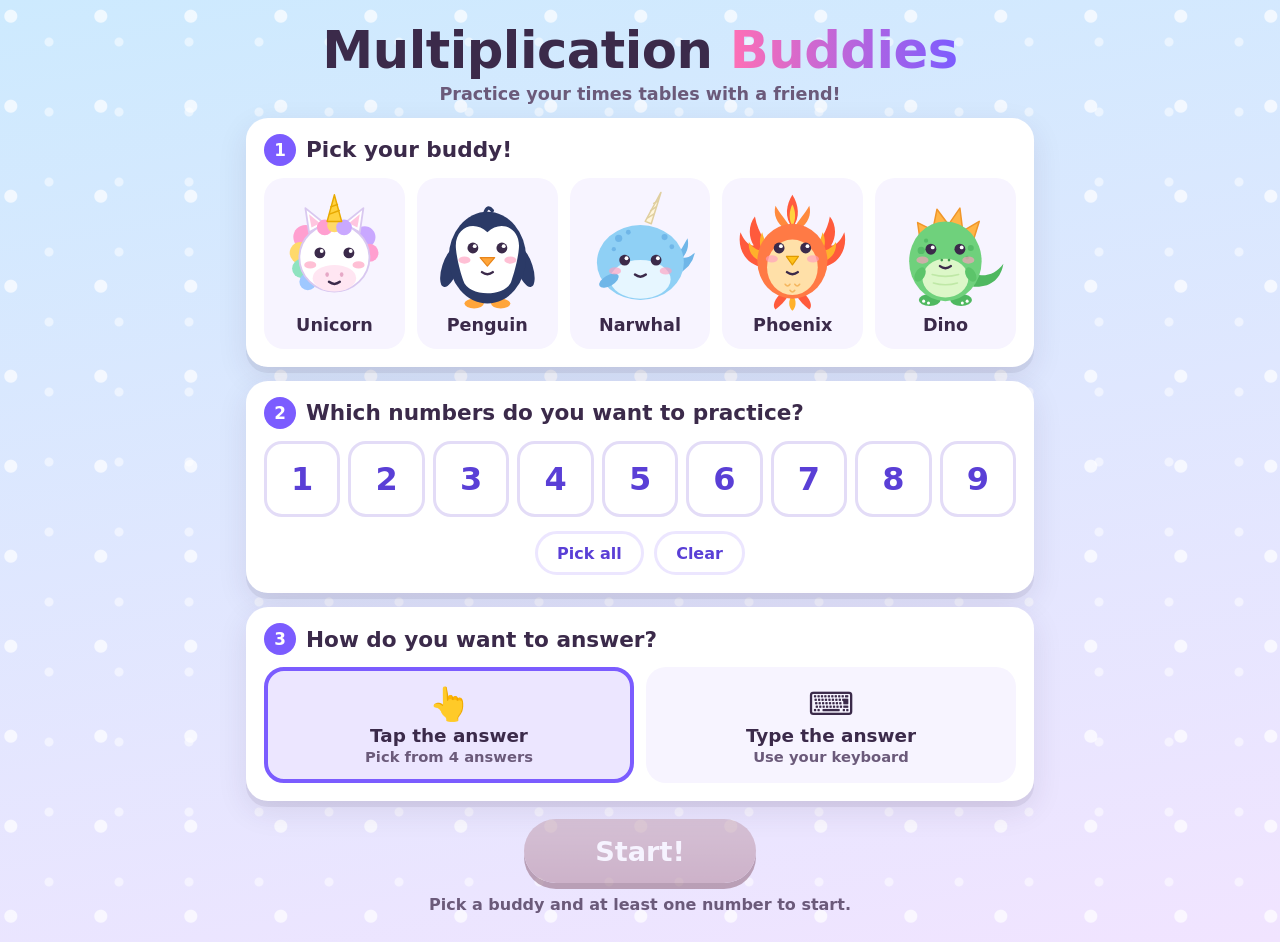
==== index.html @ d8fd924f "add game" ====
<!DOCTYPE html>
<html lang="en">
<head>
<meta charset="utf-8">
<meta name="viewport" content="width=device-width, initial-scale=1, viewport-fit=cover">
<meta name="theme-color" content="#cdeafe">
<title>Multiplication Buddies</title>
<link rel="stylesheet" href="css/styles.css">
</head>
<body>
<main id="app">

  <!-- ===================== SETUP ===================== -->
  <section id="screen-setup" class="screen screen-setup" aria-labelledby="setup-title">
    <header class="setup-header">
      <h1 id="setup-title">Multiplication <span class="title-pop">Buddies</span></h1>
      <p class="subtitle">Practice your times tables with a friend!</p>
    </header>

    <div class="panel">
      <h2><span class="step">1</span> Pick your buddy!</h2>
      <div class="char-picker" id="char-picker" role="radiogroup" aria-label="Buddy">
        <!-- filled in by ui.js -->
      </div>
    </div>

    <div class="panel">
      <h2><span class="step">2</span> Which numbers do you want to practice?</h2>
      <div class="num-grid" id="num-grid" aria-label="Numbers">
        <!-- 1–9 filled in by ui.js -->
      </div>
      <div class="num-shortcuts">
        <button type="button" class="pill" id="num-all">Pick all</button>
        <button type="button" class="pill" id="num-clear">Clear</button>
      </div>
    </div>

    <div class="panel">
      <h2><span class="step">3</span> How do you want to answer?</h2>
      <div class="mode-picker" role="radiogroup" aria-label="Answer mode">
        <button type="button" class="mode-btn" role="radio" data-mode="choice" aria-checked="false">
          <span class="mode-icon" aria-hidden="true">👆</span>
          <span class="mode-name">Tap the answer</span>
          <span class="mode-desc">Pick from 4 answers</span>
        </button>
        <button type="button" class="mode-btn" role="radio" data-mode="typing" aria-checked="false">
          <span class="mode-icon" aria-hidden="true">⌨️</span>
          <span class="mode-name">Type the answer</span>
          <span class="mode-desc">Use your keyboard</span>
        </button>
      </div>
    </div>

    <div class="start-area">
      <button type="button" id="start-btn" class="big-btn start-btn" disabled>Start!</button>
      <p id="round-info" class="round-info" aria-live="polite">Pick at least one number to start.</p>
    </div>
  </section>

  <!-- ===================== PLAY ===================== -->
  <section id="screen-play" class="screen screen-play" hidden aria-label="Game">
    <div class="topbar">
      <div class="progress" aria-hidden="true"><div class="progress-fill" id="progress-fill"></div></div>
      <span class="progress-label" id="progress-label">Question 1 of 9</span>
      <button type="button" class="icon-btn keep-focus" id="mute-btn" aria-label="Sound on" title="Sound on/off">🔊</button>
      <button type="button" class="icon-btn keep-focus" id="quit-btn" aria-label="Stop this round" title="Stop">✕</button>
    </div>

    <div class="stage" id="stage">
      <div class="buddy-area">
        <div class="bubble" id="bubble" aria-hidden="true"></div>
        <div class="buddy" id="play-buddy"></div>
      </div>

      <div class="qa" id="qa">
        <div class="question" id="question" aria-live="off"></div>

        <div class="choices" id="choices" hidden></div>

        <!-- novalidate: the pattern attribute is only a hint for number keypads on iPad/iPhone;
             the game cleans up spaces etc. itself, so the browser mustn't block those answers. -->
        <form class="answer-form" id="answer-form" autocomplete="off" novalidate hidden>
          <input id="answer-input" class="answer-input" type="text" inputmode="numeric" pattern="[0-9]*"
                 enterkeyhint="done" autocomplete="off" autocorrect="off" autocapitalize="off"
                 spellcheck="false" aria-label="Your answer" maxlength="6">
          <button type="submit" class="check-btn keep-focus" id="check-btn">Check ✓</button>
        </form>

        <div class="streak" id="streak" aria-hidden="true"></div>
      </div>
    </div>

    <div class="banner" id="bonus-banner" hidden>
      <div class="banner-card">
        <div class="banner-emoji" aria-hidden="true">💪</div>
        <div class="banner-title">Bonus practice!</div>
        <div class="banner-text">Let's try the tricky ones one more time.</div>
      </div>
    </div>

    <div class="banner" id="quit-panel" hidden role="dialog" aria-modal="true" aria-labelledby="quit-title">
      <div class="banner-card">
        <div class="banner-title" id="quit-title">Stop this round?</div>
        <div class="banner-buttons">
          <button type="button" class="big-btn secondary" id="quit-yes">Yes, stop</button>
          <button type="button" class="big-btn" id="quit-no">Keep playing</button>
        </div>
      </div>
    </div>
  </section>

  <!-- ===================== SUMMARY ===================== -->
  <section id="screen-summary" class="screen screen-summary" hidden aria-labelledby="summary-title">
    <div class="summary-card">
      <div class="buddy summary-buddy" id="summary-buddy"></div>
      <h1 id="summary-title">Round complete!</h1>
      <div class="stars" id="stars" aria-hidden="true"></div>
      <p class="score" id="score"></p>
      <p class="best-streak" id="best-streak"></p>
      <div class="practice" id="practice">
        <h2 id="practice-title">Facts to practice</h2>
        <div class="fact-chips" id="fact-chips"></div>
      </div>
      <div class="summary-buttons">
        <button type="button" class="big-btn" id="again-btn">Play again</button>
        <button type="button" class="big-btn secondary" id="settings-btn">Change settings</button>
      </div>
    </div>
  </section>
</main>

<div class="confetti-layer" id="confetti-layer" aria-hidden="true"></div>
<div class="sr-only" id="announcer" aria-live="polite" aria-atomic="true"></div>

<script src="js/config.js"></script>
<script src="js/questions.js"></script>
<script src="js/characters.js"></script>
<script src="js/sounds.js"></script>
<script src="js/game.js"></script>
<script src="js/ui.js"></script>
</body>
</html>
---- css/styles.css ----
/* ==========================================================================
   Multiplication Buddies — styles
   ========================================================================== */

:root {
  --ink: #3b2a4a;
  --ink-soft: #6b5a7a;
  --bg-top: #cdeafe;
  --bg-bottom: #f1e4ff;
  --panel: #ffffff;
  --accent: #7b5cff;
  --accent-dark: #5a3fd6;
  --accent-soft: #ece6ff;
  --pink: #ff6fb5;
  --good: #22b56a;
  --good-soft: #d9f7e7;
  --oops: #ff8a5c;
  --oops-soft: #ffe7dc;
  --gold: #ffc21a;
  --radius: 22px;
  --shadow: 0 6px 0 rgba(59, 42, 74, 0.08), 0 10px 30px rgba(59, 42, 74, 0.10);
  --font: ui-rounded, "SF Pro Rounded", "Nunito", "Varela Round", "Segoe UI", system-ui, -apple-system, sans-serif;
}

*, *::before, *::after { box-sizing: border-box; }
[hidden] { display: none !important; }

html, body { margin: 0; padding: 0; }
html {
  min-height: 100%;
  background:
    radial-gradient(circle at 12% 18%, rgba(255,255,255,.7) 0 6px, transparent 7px) 0 0 / 90px 90px,
    radial-gradient(circle at 70% 60%, rgba(255,255,255,.5) 0 4px, transparent 5px) 0 0 / 70px 70px,
    linear-gradient(170deg, var(--bg-top), var(--bg-bottom)) 0 0 / 100% 100% no-repeat,
    var(--bg-bottom);
}
body {
  font-family: var(--font);
  color: var(--ink);
  min-height: 100vh;
  min-height: 100dvh;
  -webkit-tap-highlight-color: transparent;
  -webkit-text-size-adjust: 100%;
}

button {
  font: inherit;
  color: inherit;
  cursor: pointer;
  touch-action: manipulation;
  -webkit-user-select: none;
  user-select: none;
}
button:disabled { cursor: default; }
:focus-visible { outline: 4px solid var(--accent); outline-offset: 3px; }

.sr-only {
  position: absolute; width: 1px; height: 1px; padding: 0; margin: -1px;
  overflow: hidden; clip: rect(0 0 0 0); white-space: nowrap; border: 0;
}

/* --------------------------------------------------------------------------
   Shared buttons
   -------------------------------------------------------------------------- */
.big-btn {
  border: 0;
  border-radius: 999px;
  padding: 0.8em 1.8em;
  font-size: 1.3rem;
  font-weight: 800;
  color: #fff;
  background: linear-gradient(180deg, #9277ff, var(--accent));
  box-shadow: 0 5px 0 var(--accent-dark);
  transition: transform .08s, box-shadow .08s, filter .15s;
  min-height: 56px;
}
.big-btn:active:not(:disabled) { transform: translateY(4px); box-shadow: 0 1px 0 var(--accent-dark); }
.big-btn.secondary {
  color: var(--accent-dark);
  background: #fff;
  box-shadow: 0 5px 0 #d4cbf5;
}
.big-btn.secondary:active { box-shadow: 0 1px 0 #d4cbf5; }
.big-btn:disabled { filter: grayscale(.7) opacity(.55); }

.pill {
  border: 3px solid var(--accent-soft);
  background: #fff;
  border-radius: 999px;
  padding: .45em 1.2em;
  font-weight: 700;
  font-size: 1rem;
  color: var(--accent-dark);
  min-height: 44px;
}
.pill:active { background: var(--accent-soft); }

/* --------------------------------------------------------------------------
   Buddy (character) + moods
   -------------------------------------------------------------------------- */
.buddy { position: relative; aspect-ratio: 1 / 1; }
.buddy-svg { width: 100%; height: 100%; display: block; overflow: visible; }

.buddy .eyes-happy,
.buddy .mouth-smile,
.buddy .mouth-oops,
.buddy .sparkles { display: none; }

.buddy.mood-happy .eyes-open, .buddy.mood-party .eyes-open,
.buddy.mood-happy .mouth-neutral, .buddy.mood-party .mouth-neutral,
.buddy.mood-oops .mouth-neutral { display: none; }

.buddy.mood-happy .eyes-happy, .buddy.mood-party .eyes-happy,
.buddy.mood-happy .mouth-smile, .buddy.mood-party .mouth-smile,
.buddy.mood-happy .sparkles, .buddy.mood-party .sparkles,
.buddy.mood-oops .mouth-oops { display: inline; }

.buddy .eyes-open {
  transform-box: fill-box;
  transform-origin: center;
  animation: blink 5s infinite;
}
.buddy-body { transform-box: fill-box; transform-origin: 50% 100%; }

.buddy.mood-neutral .buddy-body { animation: idle 3.2s ease-in-out infinite; }
.buddy.mood-happy .buddy-body { animation: bounce .7s ease-out; }
.buddy.mood-party .buddy-body { animation: party 1.1s ease-out; }
.buddy.mood-oops .buddy-body { animation: tilt .9s ease-in-out; }

.buddy .sparkles path { transform-box: fill-box; transform-origin: center; }
.buddy.mood-happy .sparkles path,
.buddy.mood-party .sparkles path { animation: twinkle .9s ease-out both; }
.buddy .sparkles path:nth-child(2) { animation-delay: .08s; }
.buddy .sparkles path:nth-child(3) { animation-delay: .16s; }
.buddy .sparkles path:nth-child(4) { animation-delay: .05s; }
.buddy .sparkles path:nth-child(5) { animation-delay: .2s; }
.buddy .sparkles path:nth-child(6) { animation-delay: .12s; }

@keyframes blink { 0%, 94%, 100% { transform: scaleY(1); } 96% { transform: scaleY(.1); } }
@keyframes idle { 0%, 100% { transform: translateY(0); } 50% { transform: translateY(-4px); } }
@keyframes bounce {
  0% { transform: translateY(0) scale(1, 1); }
  20% { transform: translateY(0) scale(1.08, .9); }
  45% { transform: translateY(-22px) scale(.96, 1.06); }
  70% { transform: translateY(0) scale(1.04, .96); }
  100% { transform: translateY(0) scale(1, 1); }
}
@keyframes party {
  0% { transform: translateY(0) rotate(0); }
  15% { transform: translateY(0) scale(1.1, .88); }
  45% { transform: translateY(-34px) rotate(-12deg); }
  65% { transform: translateY(-20px) rotate(12deg); }
  85% { transform: translateY(0) rotate(0) scale(1.05, .95); }
  100% { transform: translateY(0); }
}
@keyframes tilt {
  0%, 100% { transform: rotate(0); }
  25% { transform: rotate(-7deg); }
  60% { transform: rotate(5deg); }
}
@keyframes twinkle {
  0% { transform: scale(0) rotate(0); opacity: 0; }
  50% { transform: scale(1.3) rotate(45deg); opacity: 1; }
  100% { transform: scale(1) rotate(90deg); opacity: 1; }
}

/* --------------------------------------------------------------------------
   Setup screen
   -------------------------------------------------------------------------- */
.screen-setup {
  max-width: 820px;
  margin: 0 auto;
  padding: max(16px, env(safe-area-inset-top)) 16px max(28px, env(safe-area-inset-bottom));
}
.setup-header { text-align: center; margin: 8px 0 14px; }
.setup-header h1 {
  margin: 0;
  font-size: clamp(2rem, 7vw, 3.2rem);
  font-weight: 900;
  letter-spacing: -0.5px;
  line-height: 1.05;
}
.title-pop {
  background: linear-gradient(90deg, var(--pink), var(--accent));
  -webkit-background-clip: text; background-clip: text; color: transparent;
}
.subtitle { margin: 6px 0 0; color: var(--ink-soft); font-size: 1.1rem; font-weight: 600; }

.panel {
  background: var(--panel);
  border-radius: var(--radius);
  box-shadow: var(--shadow);
  padding: 16px 18px 18px;
  margin: 14px 0;
}
.panel h2 {
  margin: 0 0 12px;
  font-size: clamp(1.1rem, 3.6vw, 1.35rem);
  font-weight: 800;
  display: flex; align-items: center; gap: 10px;
}
.step {
  flex: none;
  display: inline-grid; place-items: center;
  width: 32px; height: 32px; border-radius: 50%;
  background: var(--accent); color: #fff; font-size: 1.05rem;
}

.char-picker { display: flex; flex-wrap: wrap; justify-content: center; gap: 12px; }
.char-picker .char-card { flex: 0 1 calc((100% - 48px) / 5); min-width: 0; }
@media (max-width: 620px) {
  .char-picker { gap: 10px; }
  .char-picker .char-card { flex-basis: calc((100% - 20px) / 3); }
  .char-card .buddy { width: min(100%, 110px); }
}
.char-card {
  border: 4px solid transparent;
  background: #f7f4ff;
  border-radius: 20px;
  padding: 8px 6px 10px;
  display: flex; flex-direction: column; align-items: center; gap: 4px;
  transition: transform .15s, border-color .15s, background .15s;
}
.char-card .buddy { width: min(100%, 150px); }
.char-name { font-weight: 800; font-size: 1.1rem; }
.char-card.selected { border-color: var(--accent); background: var(--accent-soft); transform: scale(1.03); }
.char-card.selected .char-name::after { content: " ✓"; color: var(--accent); }

.num-grid { display: grid; grid-template-columns: repeat(9, 1fr); gap: 8px; }
.num-btn {
  position: relative;
  aspect-ratio: 1 / 1;
  min-height: 56px;
  border: 3px solid #e3dcf7;
  border-radius: 18px;
  background: #fff;
  font-size: clamp(1.6rem, 4.5vw, 2rem);
  font-weight: 900;
  color: var(--accent-dark);
  transition: transform .1s, background .15s, border-color .15s;
}
.num-btn:active { transform: scale(.94); }
.num-btn.selected { background: var(--accent); border-color: var(--accent-dark); color: #fff; }
.num-check {
  position: absolute; top: -8px; right: -8px;
  width: 24px; height: 24px; border-radius: 50%;
  background: var(--good); color: #fff; font-size: .85rem; line-height: 24px;
  border: 2px solid #fff;
  transform: scale(0); transition: transform .15s;
}
.num-btn.selected .num-check { transform: scale(1); }
.num-shortcuts { display: flex; gap: 10px; justify-content: center; margin-top: 14px; }

.mode-picker { display: grid; grid-template-columns: 1fr 1fr; gap: 12px; }
.mode-btn {
  border: 4px solid transparent;
  background: #f7f4ff;
  border-radius: 20px;
  padding: 14px 10px;
  display: flex; flex-direction: column; align-items: center; gap: 2px;
  min-height: 56px;
  transition: border-color .15s, background .15s;
}
.mode-icon { font-size: 2rem; line-height: 1.2; }
.mode-name { font-weight: 800; font-size: 1.15rem; }
.mode-desc { color: var(--ink-soft); font-size: .92rem; font-weight: 600; }
.mode-btn.selected { border-color: var(--accent); background: var(--accent-soft); }

.start-area { text-align: center; margin-top: 18px; }
.start-btn { font-size: 1.7rem; padding: .6em 2.6em; background: linear-gradient(180deg, #ff8fc6, var(--pink)); box-shadow: 0 6px 0 #d94d93; }
.start-btn:active:not(:disabled) { box-shadow: 0 2px 0 #d94d93; }
.round-info { margin: 12px 0 0; color: var(--ink-soft); font-weight: 700; }

@media (max-width: 620px) {
  .num-grid { grid-template-columns: repeat(3, 1fr); max-width: 330px; margin: 0 auto; gap: 10px; }
  .num-btn { aspect-ratio: auto; height: 64px; }
  .panel { padding: 14px 12px 16px; }
}
@media (max-width: 380px) {
  .mode-desc { display: none; }
  .char-name { font-size: 1rem; }
}

/* --------------------------------------------------------------------------
   Play screen
   -------------------------------------------------------------------------- */
.screen-play {
  position: relative;
  height: var(--vvh, 100dvh);
  max-width: 1100px;
  margin: 0 auto;
  display: flex; flex-direction: column;
  padding: max(10px, env(safe-area-inset-top)) 14px max(10px, env(safe-area-inset-bottom));
  overflow: hidden;
}

.topbar { display: flex; align-items: center; gap: 10px; }
.progress {
  flex: 1;
  height: 16px;
  border-radius: 999px;
  background: rgba(255,255,255,.75);
  overflow: hidden;
  box-shadow: inset 0 2px 3px rgba(0,0,0,.06);
}
.progress-fill {
  height: 100%; width: 0;
  border-radius: 999px;
  background: linear-gradient(90deg, #9277ff, var(--pink));
  transition: width .4s ease;
}
.screen-play.bonus .progress-fill { background: linear-gradient(90deg, var(--gold), var(--oops)); }
.progress-label { font-weight: 800; white-space: nowrap; font-size: 1rem; min-width: 7.5em; text-align: center; }
.icon-btn {
  width: 48px; height: 48px; flex: none;
  border: 0; border-radius: 50%;
  background: rgba(255,255,255,.85);
  font-size: 1.35rem;
  box-shadow: 0 3px 0 rgba(59,42,74,.1);
}
.icon-btn:active { transform: translateY(2px); }

.stage {
  flex: 1;
  min-height: 0;
  display: grid;
  grid-template-columns: minmax(200px, 40%) 1fr;
  align-items: center;
  gap: 12px;
}

.buddy-area {
  display: flex; flex-direction: column; align-items: center; justify-content: center;
  gap: 22px;
  min-height: 0;
  height: 100%;
}
.buddy-area .buddy { height: min(100%, 300px, 42vh); max-width: 100%; }

.bubble {
  position: relative;
  visibility: hidden;
  background: #fff;
  border-radius: 20px;
  padding: 10px 16px;
  font-weight: 800;
  font-size: clamp(1rem, 2.6vw, 1.35rem);
  text-align: center;
  box-shadow: var(--shadow);
  min-height: 2.6em;
  display: flex; align-items: center; justify-content: center;
  max-width: 100%;
}
.bubble::after {
  content: "";
  position: absolute; left: 50%; bottom: -10px;
  margin-left: -10px;
  border: 10px solid transparent; border-bottom: 0;
  border-top-color: #fff;
}
.bubble.show { visibility: visible; animation: bubble-in .3s ease-out; }
.bubble.good { color: var(--good); }
.bubble.party { color: var(--pink); }
.bubble.oops { color: #d9622f; }
@keyframes bubble-in { from { transform: scale(.6); opacity: 0; } to { transform: scale(1); opacity: 1; } }

.qa {
  display: flex; flex-direction: column; align-items: center; justify-content: center;
  gap: clamp(12px, 3vh, 26px);
  min-height: 0;
}

.question {
  font-weight: 900;
  font-size: clamp(2.6rem, min(10vw, 13vh), 5.6rem);
  line-height: 1;
  white-space: nowrap;
  display: flex; align-items: baseline; gap: .25em;
}
.q-op { color: var(--accent); }
.q-ans {
  display: inline-block;
  min-width: 1.1em;
  text-align: left;
  color: var(--pink);
}
.question.pop-in { animation: pop-in .35s ease-out; }
.question.solved .q-ans { color: var(--good); animation: solved .5s ease-out; }
@keyframes pop-in { from { transform: scale(.7); opacity: 0; } to { transform: scale(1); opacity: 1; } }
@keyframes solved { 0% { transform: scale(.5); } 60% { transform: scale(1.3); } 100% { transform: scale(1); } }

/* Multiple choice */
.choices {
  display: grid;
  grid-template-columns: 1fr 1fr;
  gap: 14px;
  width: min(100%, 460px);
}
.choice-btn {
  position: relative;
  min-height: clamp(64px, 13vh, 104px);
  border: 4px solid #e3dcf7;
  border-radius: 22px;
  background: #fff;
  font-size: clamp(1.9rem, min(7vw, 8vh), 2.8rem);
  font-weight: 900;
  color: var(--ink);
  box-shadow: 0 5px 0 #e3dcf7;
  transition: transform .08s, box-shadow .08s, opacity .25s;
}
.choice-btn:active:not(:disabled) { transform: translateY(4px); box-shadow: 0 1px 0 #e3dcf7; }
.choice-btn.wrong {
  background: var(--oops-soft); border-color: #ffc3a8; color: #c98b72;
  box-shadow: none; transform: translateY(4px);
  animation: shake .4s;
  text-decoration: line-through;
  text-decoration-thickness: 3px;
}
.choice-btn.right {
  background: var(--good); border-color: #189a58; color: #fff;
  box-shadow: 0 5px 0 #157f4a;
  animation: right-pop .45s ease-out;
}
.choice-btn.faded:not(.right) { opacity: .35; }
.key-hint {
  display: none;
  position: absolute; top: 6px; left: 10px;
  font-size: .85rem; font-weight: 700; color: #b5a8d8;
}
@media (hover: hover) and (pointer: fine) { .key-hint { display: block; } }

@keyframes shake {
  0%, 100% { translate: 0; }
  20% { translate: -10px; } 40% { translate: 9px; } 60% { translate: -6px; } 80% { translate: 4px; }
}
@keyframes right-pop { 0% { scale: 1; } 50% { scale: 1.1; } 100% { scale: 1; } }

/* Typing */
.answer-form { display: flex; gap: 12px; align-items: stretch; justify-content: center; width: 100%; }
.answer-input {
  width: 4.2em;
  font: inherit;
  font-size: clamp(2.2rem, min(8vw, 10vh), 3.4rem);
  font-weight: 900;
  text-align: center;
  color: var(--ink);
  padding: .1em .2em;
  border: 4px solid #d4cbf5;
  border-radius: 22px;
  background: #fff;
  outline: none;
  box-shadow: 0 5px 0 #e3dcf7;
  caret-color: var(--accent);
  transition: border-color .15s, background .15s;
}
.answer-input:focus { border-color: var(--accent); }
.answer-input.shake { animation: shake .4s; border-color: var(--oops); background: var(--oops-soft); }
.answer-input.right { border-color: var(--good); background: var(--good-soft); color: var(--good); }
.check-btn {
  border: 0;
  border-radius: 22px;
  padding: 0 1.1em;
  font-size: clamp(1.2rem, 3.5vw, 1.6rem);
  font-weight: 900;
  color: #fff;
  background: linear-gradient(180deg, #34cf80, var(--good));
  box-shadow: 0 5px 0 #157f4a;
  min-height: 56px;
}
.check-btn:active { transform: translateY(4px); box-shadow: 0 1px 0 #157f4a; }

/* Streak */
.streak {
  min-height: 2.2em;
  display: flex; align-items: center; justify-content: center; gap: .3em;
  padding: .3em 1em;
  border-radius: 999px;
  font-weight: 900;
  font-size: clamp(1.05rem, 2.8vw, 1.35rem);
  color: #b07a00;
  background: rgba(255, 239, 186, .9);
  opacity: 0;
  transition: opacity .25s;
}
.streak.visible { opacity: 1; }
.streak.bump { animation: bump .35s ease-out; }
.streak.big { background: linear-gradient(90deg, #ffe17a, #ffb3d9); color: #a8336f; }
@keyframes bump { 0% { scale: 1; } 50% { scale: 1.18; } 100% { scale: 1; } }

/* Portrait / narrow: buddy above the question */
@media (orientation: portrait), (max-width: 720px) {
  .stage { grid-template-columns: 1fr; grid-template-rows: auto 1fr; align-items: start; gap: 6px; }
  .buddy-area { flex-direction: row; height: auto; padding-top: 6px; gap: 10px; }
  .buddy-area .buddy { height: clamp(110px, 24vh, 230px); }
  .bubble { max-width: 50%; }
  .bubble::after {
    left: -10px; top: 50%; bottom: auto; margin: -10px 0 0;
    border: 10px solid transparent; border-left: 0; border-right-color: #fff;
  }
  .buddy-area .bubble { order: 2; }
  .qa { justify-content: flex-start; padding-top: 2vh; }
}

/* Short visible area (on-screen keyboard open, or small phone in landscape) */
body.compact .screen-play { padding-top: 6px; padding-bottom: 6px; }
body.compact .stage { grid-template-columns: 1fr; grid-template-rows: auto 1fr; align-items: start; gap: 4px; }
body.compact .buddy-area { flex-direction: row; height: auto; padding-top: 2px; gap: 10px; }
body.compact .buddy-area .buddy { height: 70px; }
body.compact .bubble { font-size: 1rem; padding: 6px 12px; min-height: 0; max-width: 60%; }
body.compact .bubble::after {
  left: -10px; top: 50%; bottom: auto; margin: -10px 0 0;
  border: 10px solid transparent; border-left: 0; border-right-color: #fff;
}
body.compact .buddy-area .bubble { order: 2; }
body.compact .qa { justify-content: flex-start; gap: 10px; padding-top: 0; }
body.compact .question { font-size: clamp(2.2rem, 9vw, 3.4rem); }
body.compact .answer-input { font-size: 2.2rem; }
body.compact .choice-btn { min-height: 56px; font-size: 1.8rem; }
body.compact .streak { min-height: 1.8em; font-size: 1rem; }

/* Banners (bonus round, quit) */
.banner {
  position: fixed; inset: 0;
  display: grid; place-items: center;
  background: rgba(59, 42, 74, .25);
  z-index: 20;
  padding: 16px;
}
.banner-card {
  background: #fff;
  border-radius: 28px;
  padding: 26px 30px;
  text-align: center;
  box-shadow: var(--shadow);
  animation: pop-in .35s ease-out;
  max-width: 420px;
}
.banner-emoji { font-size: 3rem; }
.banner-title { font-size: 1.9rem; font-weight: 900; margin: 4px 0; }
.banner-text { font-size: 1.15rem; font-weight: 600; color: var(--ink-soft); }
.banner-buttons { display: flex; gap: 12px; justify-content: center; flex-wrap: wrap; margin-top: 16px; }
#bonus-banner .banner-title { color: #d97a00; }

/* --------------------------------------------------------------------------
   Summary screen
   -------------------------------------------------------------------------- */
.screen-summary {
  min-height: 100vh; min-height: 100dvh;
  display: grid; place-items: center;
  padding: max(16px, env(safe-area-inset-top)) 16px max(24px, env(safe-area-inset-bottom));
}
.summary-card {
  width: min(100%, 560px);
  background: #fff;
  border-radius: 30px;
  box-shadow: var(--shadow);
  padding: 20px 22px 26px;
  text-align: center;
}
.summary-buddy { width: clamp(120px, 30vw, 170px); margin: 0 auto; }
.summary-card h1 { margin: 6px 0 4px; font-size: clamp(1.8rem, 6vw, 2.4rem); font-weight: 900; }
.stars { display: flex; justify-content: center; gap: 10px; margin: 4px 0 6px; }
.star { font-size: clamp(2.8rem, 11vw, 3.6rem); line-height: 1; color: #e9e3f5; }
.star.earned { color: #e9e3f5; }
.star.earned.pop { color: var(--gold); text-shadow: 0 3px 0 #e0a000; animation: star-pop .5s ease-out; }
@keyframes star-pop { 0% { scale: .3; rotate: -30deg; } 60% { scale: 1.35; rotate: 10deg; } 100% { scale: 1; rotate: 0deg; } }
.score { font-size: 1.3rem; font-weight: 700; margin: 8px 0; }
.score strong { color: var(--accent-dark); font-weight: 900; }
.best-streak { margin: 4px 0 10px; font-weight: 800; color: #b07a00; }
.practice { margin-top: 14px; padding-top: 12px; border-top: 3px dashed #ece6ff; }
.practice h2 { font-size: 1.15rem; margin: 0 0 10px; }
.fact-chips { display: flex; flex-wrap: wrap; justify-content: center; gap: 8px; }
.fact-chip {
  background: var(--accent-soft);
  color: var(--accent-dark);
  border-radius: 999px;
  padding: .35em .9em;
  font-weight: 800;
  font-size: 1.15rem;
  white-space: nowrap;
}
.summary-buttons { display: flex; flex-wrap: wrap; gap: 12px; justify-content: center; margin-top: 22px; }

/* --------------------------------------------------------------------------
   Confetti
   -------------------------------------------------------------------------- */
.confetti-layer { position: fixed; inset: 0; pointer-events: none; overflow: hidden; z-index: 50; }
.confetti {
  position: absolute; top: -20px;
  width: 10px; height: 14px; border-radius: 2px;
  animation: fall 2s ease-in forwards;
}
.confetti.round { border-radius: 50%; width: 11px; height: 11px; }
@keyframes fall {
  from { transform: translate(0, 0) rotate(0); opacity: 1; }
  to { transform: translate(var(--drift), 110vh) rotate(var(--spin)); opacity: .9; }
}

/* --------------------------------------------------------------------------
   Reduced motion
   -------------------------------------------------------------------------- */
@media (prefers-reduced-motion: reduce) {
  *, *::before, *::after {
    animation-duration: .01ms !important;
    animation-iteration-count: 1 !important;
    transition-duration: .01ms !important;
  }
}
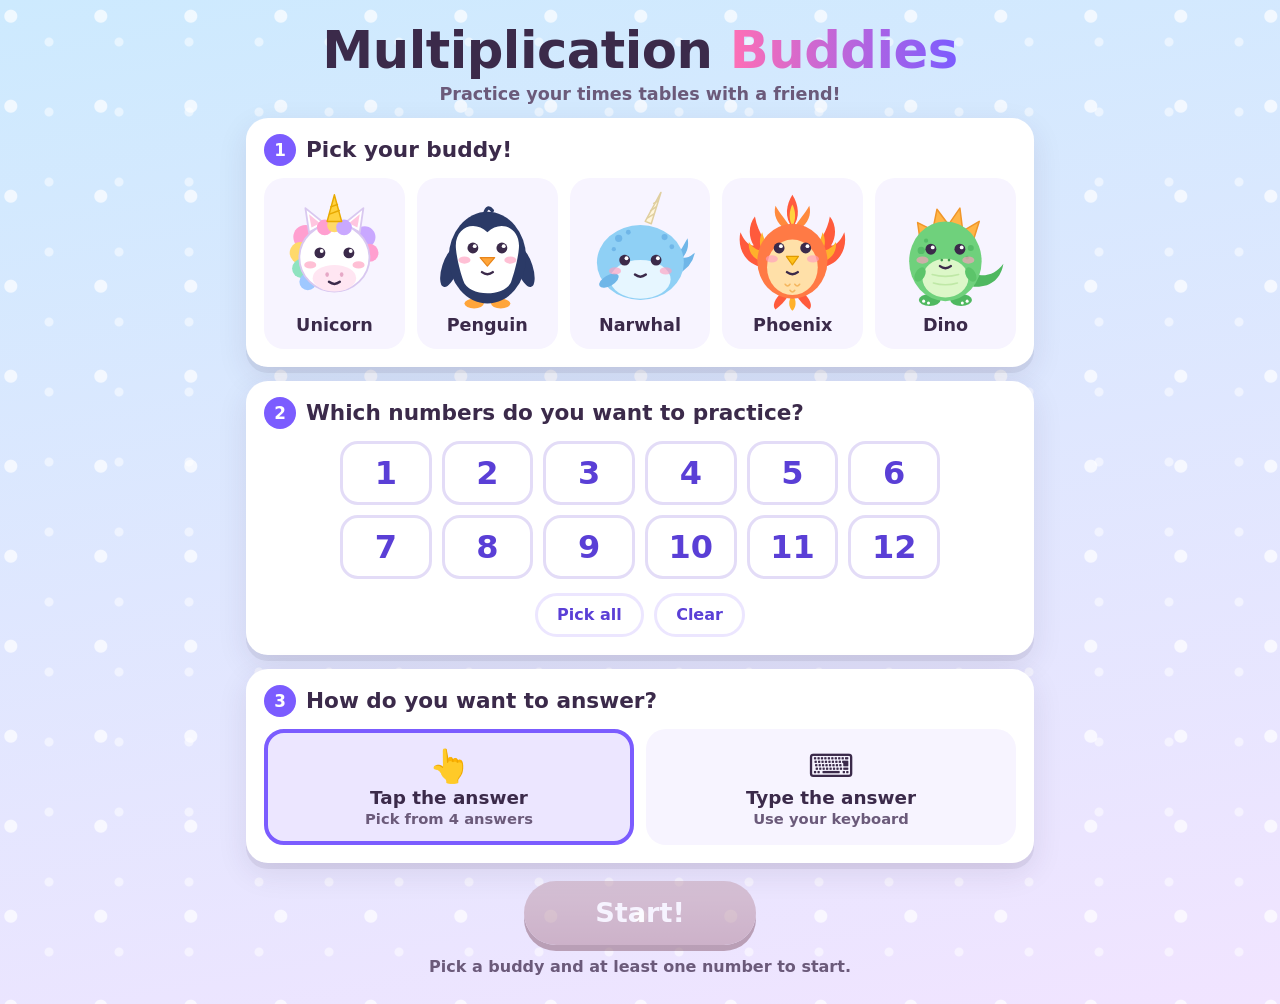
==== commit f987c6f4: "add up to 12" ====
--- a/index.html
+++ b/index.html
@@ -27,7 +27,7 @@
     <div class="panel">
       <h2><span class="step">2</span> Which numbers do you want to practice?</h2>
       <div class="num-grid" id="num-grid" aria-label="Numbers">
-        <!-- 1–9 filled in by ui.js -->
+        <!-- 1–12 filled in by ui.js (see maxNumber in js/config.js) -->
       </div>
       <div class="num-shortcuts">
         <button type="button" class="pill" id="num-all">Pick all</button>
--- a/css/styles.css
+++ b/css/styles.css
@@ -226,11 +226,10 @@
 .char-card.selected { border-color: var(--accent); background: var(--accent-soft); transform: scale(1.03); }
 .char-card.selected .char-name::after { content: " ✓"; color: var(--accent); }
 
-.num-grid { display: grid; grid-template-columns: repeat(9, 1fr); gap: 8px; }
+.num-grid { display: grid; grid-template-columns: repeat(6, 1fr); gap: 10px; max-width: 600px; margin: 0 auto; }
 .num-btn {
   position: relative;
-  aspect-ratio: 1 / 1;
-  min-height: 56px;
+  height: 64px;
   border: 3px solid #e3dcf7;
   border-radius: 18px;
   background: #fff;
@@ -272,8 +271,7 @@
 .round-info { margin: 12px 0 0; color: var(--ink-soft); font-weight: 700; }
 
 @media (max-width: 620px) {
-  .num-grid { grid-template-columns: repeat(3, 1fr); max-width: 330px; margin: 0 auto; gap: 10px; }
-  .num-btn { aspect-ratio: auto; height: 64px; }
+  .num-grid { grid-template-columns: repeat(4, 1fr); max-width: 360px; gap: 10px; }
   .panel { padding: 14px 12px 16px; }
 }
 @media (max-width: 380px) {
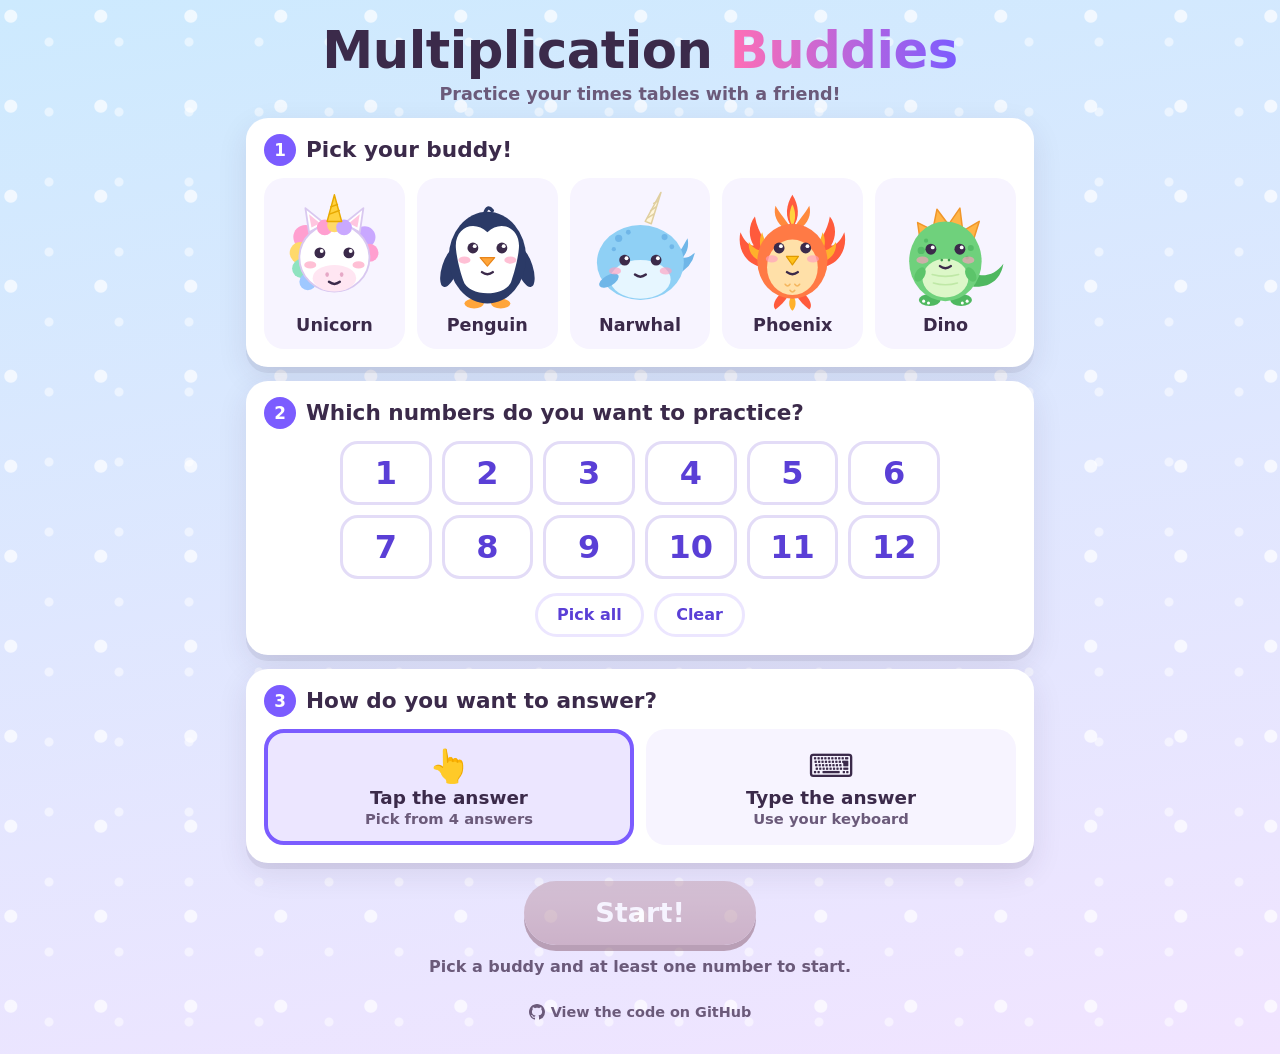
==== commit f78f158f: "add GitHub link" ====
--- a/index.html
+++ b/index.html
@@ -4,10 +4,13 @@
 <meta charset="utf-8">
 <meta name="viewport" content="width=device-width, initial-scale=1, viewport-fit=cover">
 <meta name="theme-color" content="#cdeafe">
+<!--#include virtual="/bootstraphead.html"-->
 <title>Multiplication Buddies</title>
 <link rel="stylesheet" href="css/styles.css">
 </head>
 <body>
+<!--#include virtual="/navbar.html"-->
+<div class="container">
 <main id="app">
 
   <!-- ===================== SETUP ===================== -->
@@ -55,6 +58,13 @@
       <button type="button" id="start-btn" class="big-btn start-btn" disabled>Start!</button>
       <p id="round-info" class="round-info" aria-live="polite">Pick at least one number to start.</p>
     </div>
+
+    <footer class="site-footer">
+      <a href="https://github.com/gregstoll/multiplication-game/" target="_blank" rel="noopener">
+        <svg class="gh-icon" viewBox="0 0 16 16" width="16" height="16" aria-hidden="true"><path fill="currentColor" d="M8 0C3.58 0 0 3.58 0 8c0 3.54 2.29 6.53 5.47 7.59.4.07.55-.17.55-.38 0-.19-.01-.82-.01-1.49-2.01.37-2.53-.49-2.69-.94-.09-.23-.48-.94-.82-1.13-.28-.15-.68-.52-.01-.53.63-.01 1.08.58 1.23.82.72 1.21 1.87.87 2.33.66.07-.52.28-.87.51-1.07-1.78-.2-3.64-.89-3.64-3.95 0-.87.31-1.59.82-2.15-.08-.2-.36-1.02.08-2.12 0 0 .67-.21 2.2.82.64-.18 1.32-.27 2-.27.68 0 1.36.09 2 .27 1.53-1.04 2.2-.82 2.2-.82.44 1.1.16 1.92.08 2.12.51.56.82 1.27.82 2.15 0 3.07-1.87 3.75-3.65 3.95.29.25.54.73.54 1.48 0 1.07-.01 1.93-.01 2.2 0 .21.15.46.55.38A8.013 8.013 0 0016 8c0-4.42-3.58-8-8-8z"/></svg>
+        View the code on GitHub
+      </a>
+    </footer>
   </section>
 
   <!-- ===================== PLAY ===================== -->
@@ -132,6 +142,10 @@
 <div class="confetti-layer" id="confetti-layer" aria-hidden="true"></div>
 <div class="sr-only" id="announcer" aria-live="polite" aria-atomic="true"></div>
 
+<!--#include virtual="/endOfBody.html"-->
+</div>
+
+
 <script src="js/config.js"></script>
 <script src="js/questions.js"></script>
 <script src="js/characters.js"></script>
--- a/css/styles.css
+++ b/css/styles.css
@@ -604,3 +604,18 @@
     transition-duration: .01ms !important;
   }
 }
+
+/* --------------------------------------------------------------------------
+   Footer link (setup screen)
+   -------------------------------------------------------------------------- */
+.site-footer { text-align: center; margin-top: 22px; font-size: .9rem; }
+.site-footer a {
+  display: inline-flex; align-items: center; gap: 6px;
+  color: var(--ink-soft);
+  font-weight: 600;
+  text-decoration: none;
+  padding: 6px 10px;
+  border-radius: 999px;
+}
+.site-footer a:hover { color: var(--accent-dark); text-decoration: underline; }
+.gh-icon { flex: none; }
